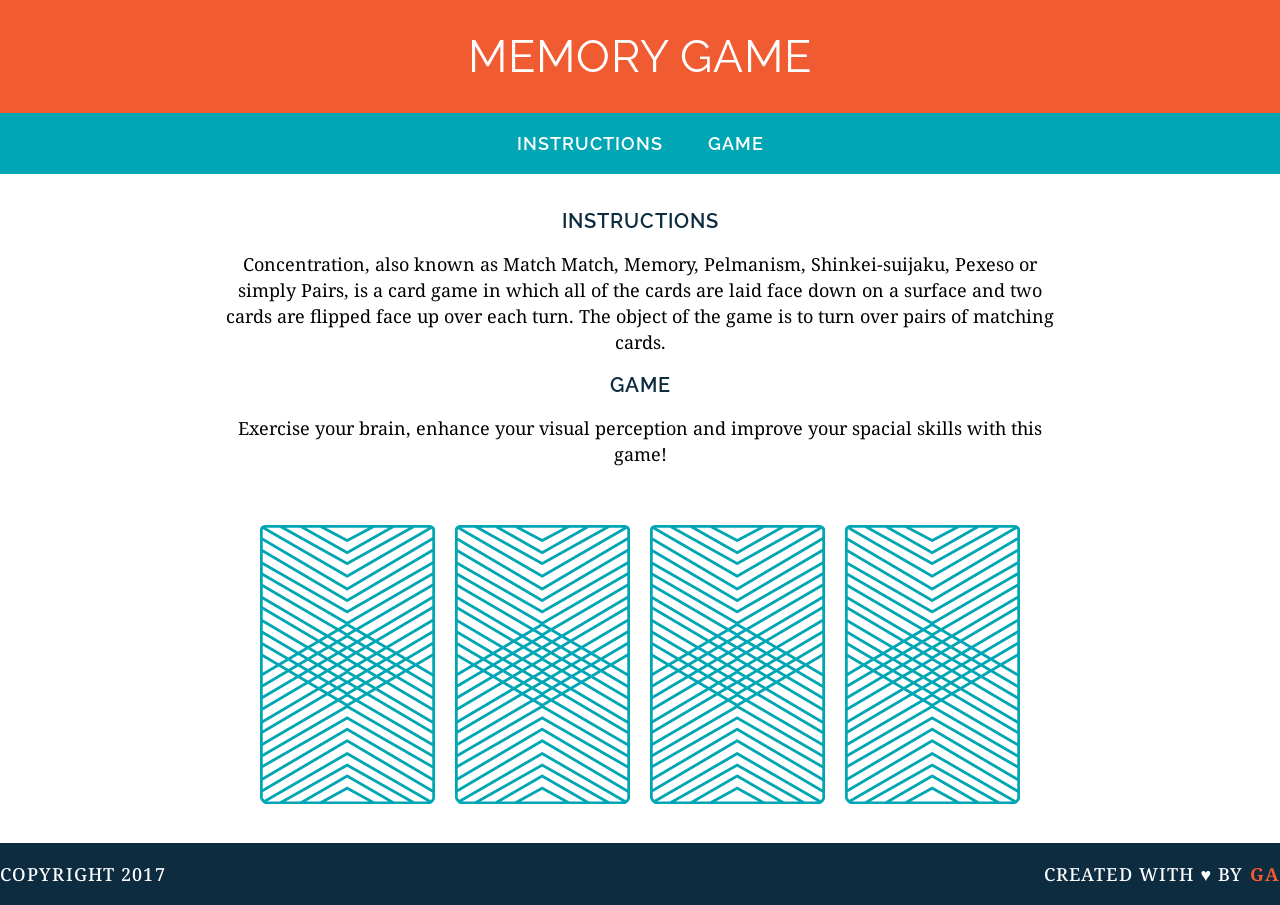
==== memory_game/index.html @ 14f0c9ea "created game logic" ====
<!DOCTYPE html>
<html>
<head>
	<title>Memory Card Game</title>
	<link href="https://fonts.googleapis.com/css?family=Droid+Serif|Raleway:400,500,600,700" rel="stylesheet">
	<link rel="stylesheet" type="text/css" href="css/style.css">
</head>
<body>
	<header>
		<h1>Memory Game</h1>
	</header>
	<nav>
		<a href="#instructions">Instructions</a>
		<a href="#game">Game</a>
	</nav>
	<main>
		<h2 id="instructions">Instructions</h2>
		<p>Concentration, also known as Match Match, Memory, Pelmanism, Shinkei-suijaku, Pexeso or simply Pairs, is a card game in which all of the cards are laid face down on a surface and two cards are flipped face up over each turn. The object of the game is to turn over pairs of matching cards.</p>
		<h2 id="game">Game</h2>
		<p>Exercise your brain, enhance your visual perception and improve your spacial skills with this game!</p>
		<div>
			<img src="images/back.png" alt="Queen of Diamonds">
			<img src="images/back.png" alt="Queen of Hearts">
			<img src="images/back.png" alt="King of Diamonds">
			<img src="images/back.png" alt="King of Hearts">
		</div>
	</main>
	<footer class="clearfix">
		<p class="copyright">Copyright 2017</p>
		<p class="message"> Created with &hearts; by <span class="name">GA</span></p>
	</footer>
	<script src="js/main.js"></script>
</body>
</html>
---- memory_game/css/style.css ----
body{
	text-align: center;
	margin: 0;
}

header {
	background-color: #F15B31;
	color: #FFFFFF;
	padding: 30px 20px;
}

nav {
	font-family: Raleway;
	color: #FFFFFF;
	letter-spacing: 1px;
	font-weight: 600;
	font-size: 18px;
	background-color: #00A6B3;
	padding:20px 0px;
}

a {
	margin: 0 20px;
	color: #FFFFFF;
	text-decoration: none;
	border-bottom: 2px solid transparent;
}

a:hover {
	border-color: white;
}

main {
	margin: 35px auto;
	width: 850px;
}

h1,h2,nav {
	text-transform: uppercase;
}

h1{
	font-family: Raleway;
	color: #FFFFFF;
	letter-spacing: 1px;
	font-weight: 400;
	font-size: 45px;
	margin: 0;
}

h2 {
	font-family: Raleway;
	color: #0D2C40;
	letter-spacing: 1px;
	font-weight: 600;
	font-size: 20px;
}

p, footer {
	font-family: "Droid Serif";
	line-height: 26px;
	font-size: 18px;
}

img {
	margin: 40px 8px 0px 8px;
}

footer {
	text-transform: uppercase;
	background-color: #0D2C40;
	color: white;
	font-size: 14px;
	letter-spacing: .08em;
	font-weight: 500;
	font-family: Raleway;
}

.copyright {
	float: left;
}

.message {
	float: right;
}

.clearfix:after {
visibility: hidden;
display: block;
content: " ";
clear: both;
height: 0;
font-size: 0;
}

.name {
	color: #F15B31;
	font-weight: 700;
}
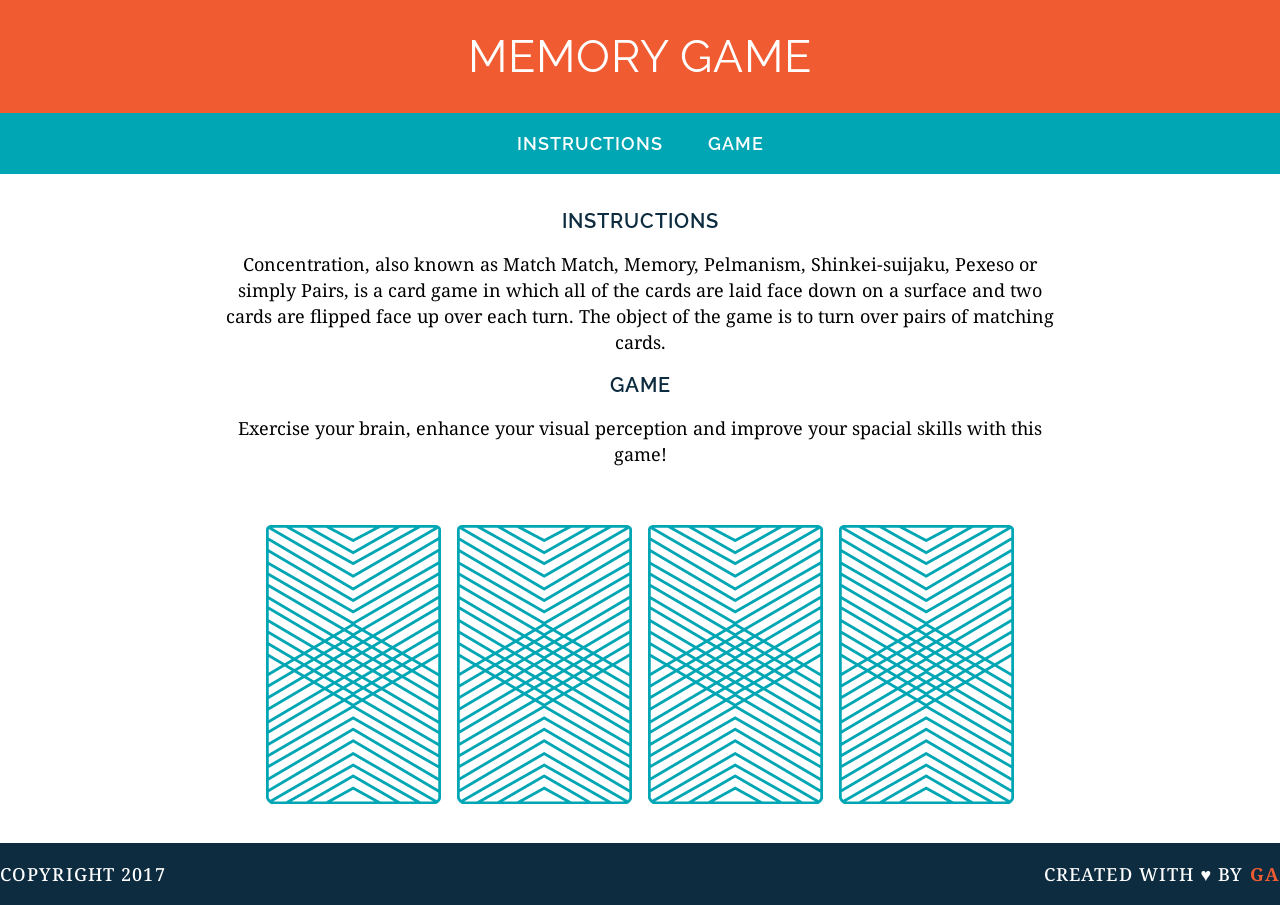
==== commit 1f5b5235: "created game logic" ====
--- a/memory_game/index.html
+++ b/memory_game/index.html
@@ -18,12 +18,8 @@
 		<p>Concentration, also known as Match Match, Memory, Pelmanism, Shinkei-suijaku, Pexeso or simply Pairs, is a card game in which all of the cards are laid face down on a surface and two cards are flipped face up over each turn. The object of the game is to turn over pairs of matching cards.</p>
 		<h2 id="game">Game</h2>
 		<p>Exercise your brain, enhance your visual perception and improve your spacial skills with this game!</p>
-		<div>
-			<img src="images/back.png" alt="Queen of Diamonds">
-			<img src="images/back.png" alt="Queen of Hearts">
-			<img src="images/back.png" alt="King of Diamonds">
-			<img src="images/back.png" alt="King of Hearts">
-		</div>
+		
+		<div id="game-board" class="board clearfix"></div>
 	</main>
 	<footer class="clearfix">
 		<p class="copyright">Copyright 2017</p>
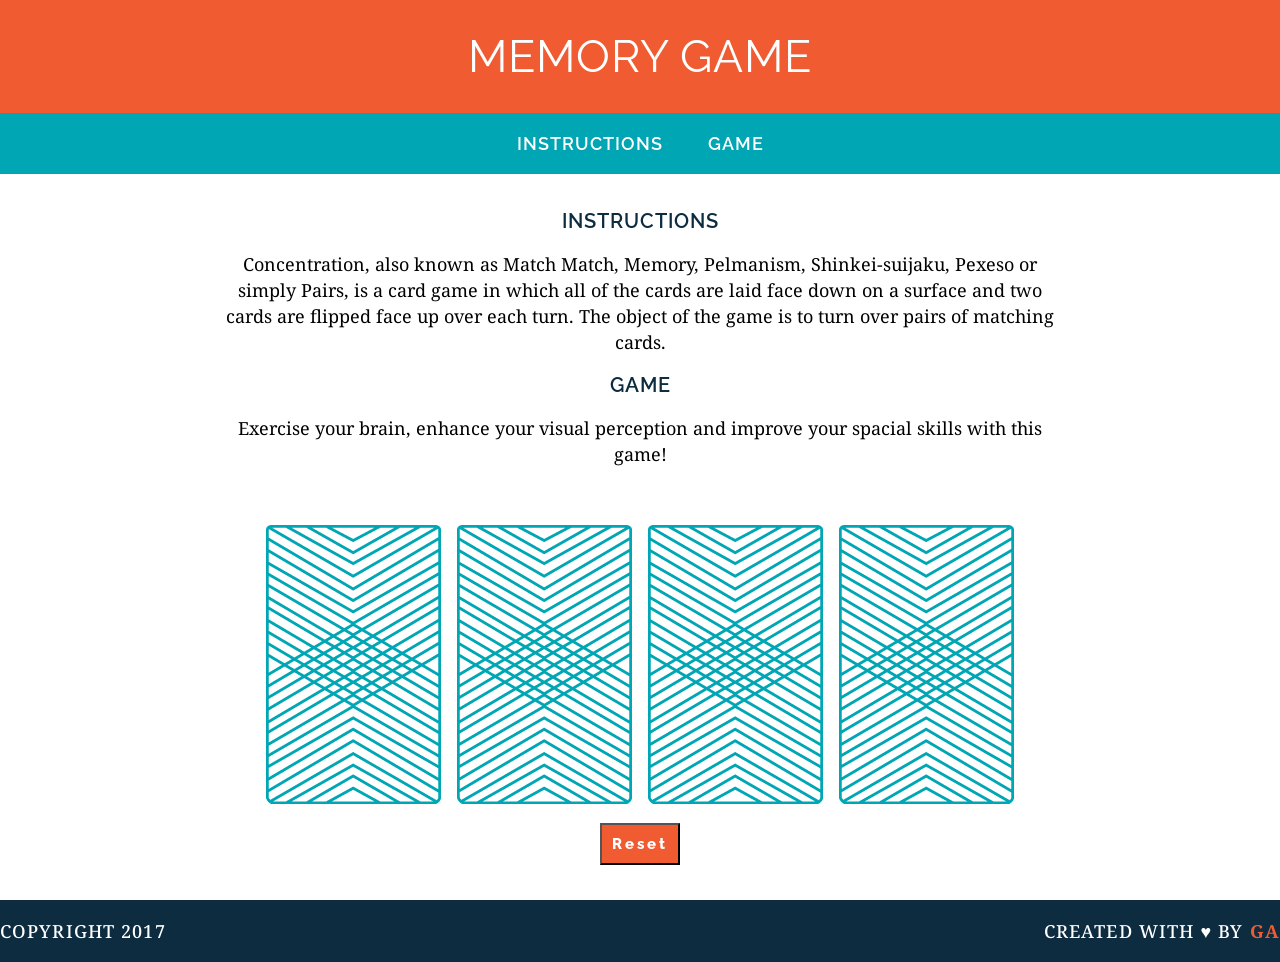
==== commit cd23a9d8: "added score and reset" ====
--- a/memory_game/index.html
+++ b/memory_game/index.html
@@ -20,6 +20,7 @@
 		<p>Exercise your brain, enhance your visual perception and improve your spacial skills with this game!</p>
 		
 		<div id="game-board" class="board clearfix"></div>
+		<button type="button">Reset</button>
 	</main>
 	<footer class="clearfix">
 		<p class="copyright">Copyright 2017</p>
--- a/memory_game/css/style.css
+++ b/memory_game/css/style.css
@@ -93,7 +93,19 @@
 font-size: 0;
 }
 
+
 .name {
 	color: #F15B31;
 	font-weight: 700;
 }
+
+button {
+	margin-top: 15px;
+	font-size: 15px;
+	padding: 10px;
+	background-color: #F15B31;
+	font-family: Raleway;
+	color: #FFFFFF;
+	font-weight: 800;
+	letter-spacing: .2em;
+}
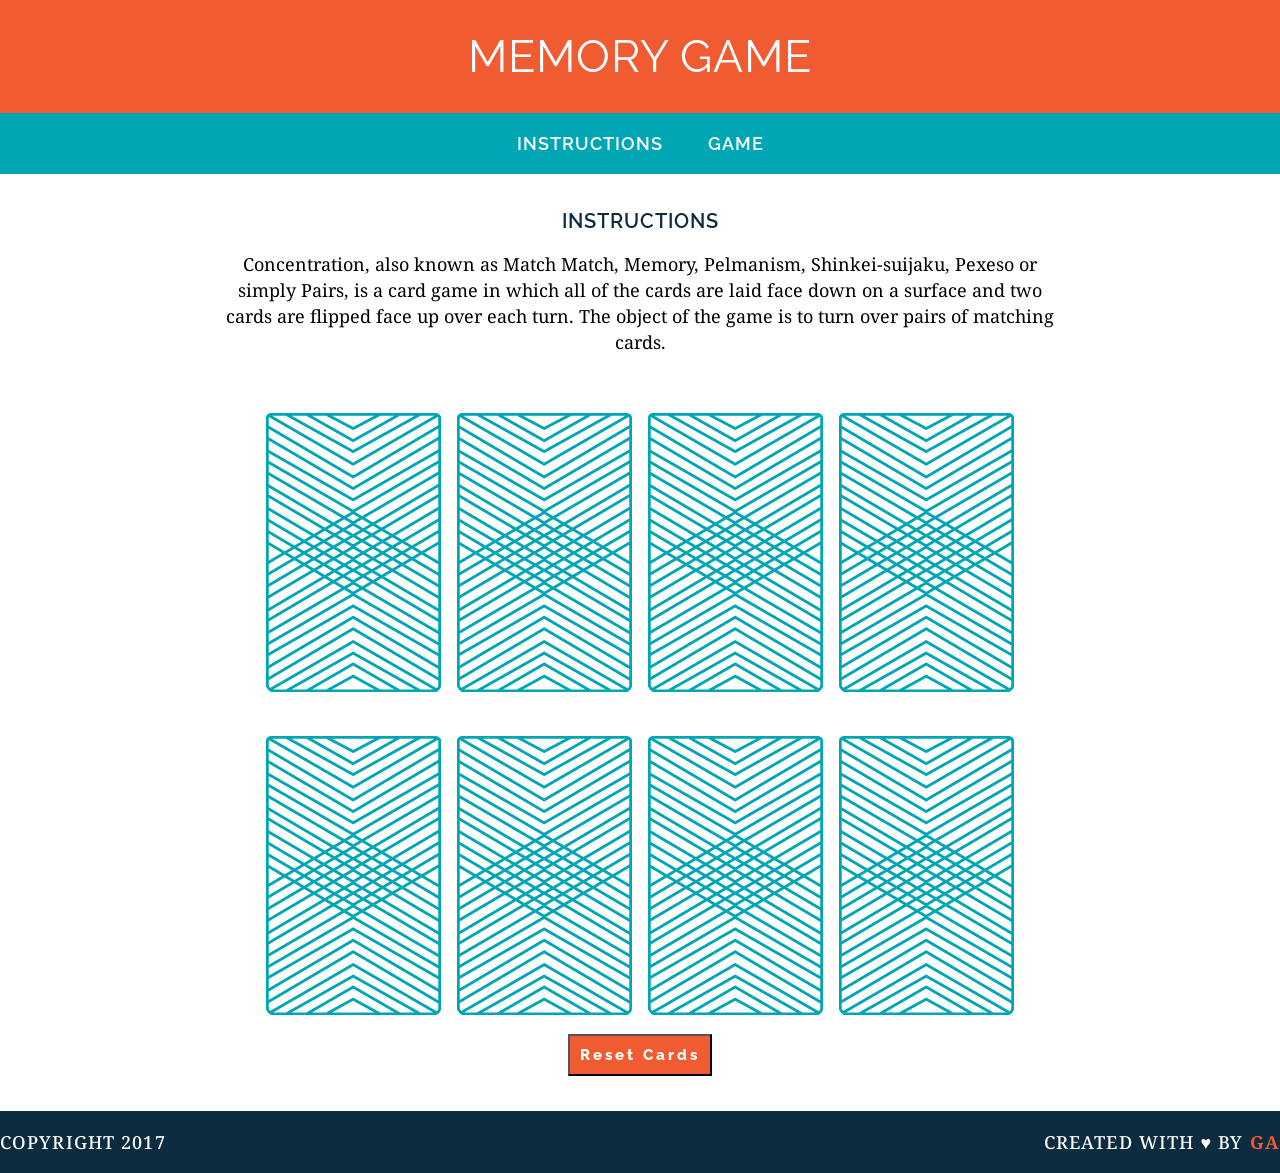
==== commit 87475637: "added 8 cards" ====
--- a/memory_game/index.html
+++ b/memory_game/index.html
@@ -16,11 +16,10 @@
 	<main>
 		<h2 id="instructions">Instructions</h2>
 		<p>Concentration, also known as Match Match, Memory, Pelmanism, Shinkei-suijaku, Pexeso or simply Pairs, is a card game in which all of the cards are laid face down on a surface and two cards are flipped face up over each turn. The object of the game is to turn over pairs of matching cards.</p>
-		<h2 id="game">Game</h2>
-		<p>Exercise your brain, enhance your visual perception and improve your spacial skills with this game!</p>
+
 		
 		<div id="game-board" class="board clearfix"></div>
-		<button type="button">Reset</button>
+		<button type="button">Reset Cards</button>
 	</main>
 	<footer class="clearfix">
 		<p class="copyright">Copyright 2017</p>
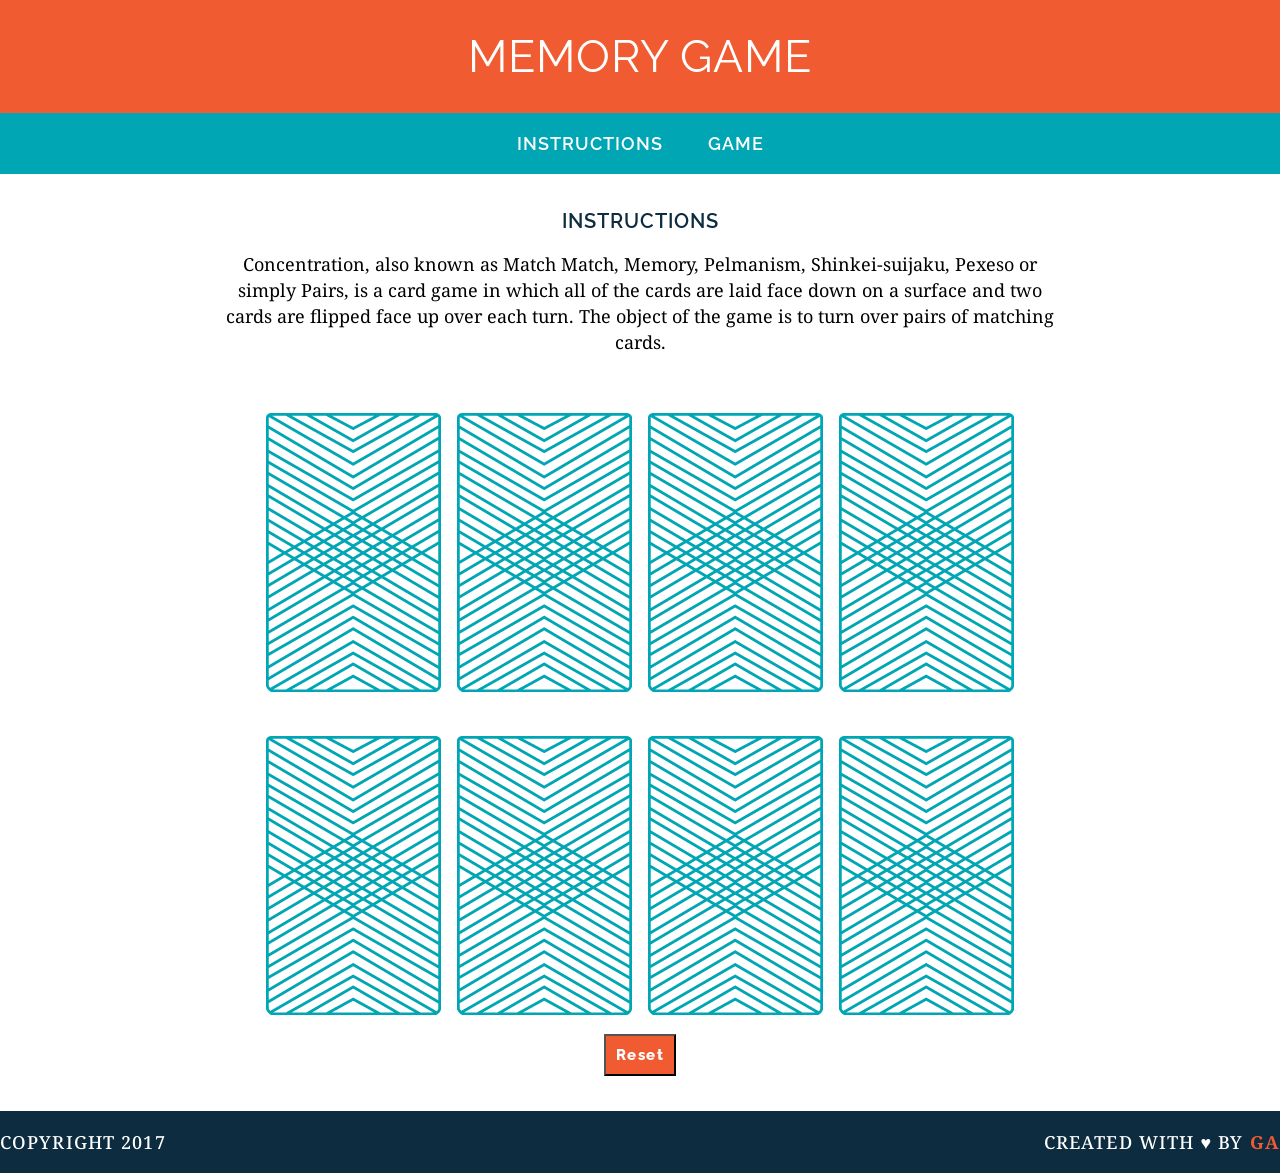
==== commit 8272b25d: "randomised cards and scoring prepend" ====
--- a/memory_game/index.html
+++ b/memory_game/index.html
@@ -19,7 +19,7 @@
 
 		
 		<div id="game-board" class="board clearfix"></div>
-		<button type="button">Reset Cards</button>
+		<button type="button">Reset</button>
 	</main>
 	<footer class="clearfix">
 		<p class="copyright">Copyright 2017</p>
--- a/memory_game/css/style.css
+++ b/memory_game/css/style.css
@@ -66,6 +66,10 @@
 	margin: 40px 8px 0px 8px;
 }
 
+img:hover {
+	transform: scale(1.03);
+}
+
 footer {
 	text-transform: uppercase;
 	background-color: #0D2C40;
@@ -107,5 +111,15 @@
 	font-family: Raleway;
 	color: #FFFFFF;
 	font-weight: 800;
-	letter-spacing: .2em;
-}+	letter-spacing: .1em;
+}
+
+.score {
+	font-family: Raleway;
+	color: #F15B31;
+	letter-spacing: 1px;
+	font-weight: 600;
+	font-size: 15px;
+	margin-bottom: -10px;
+
+}
